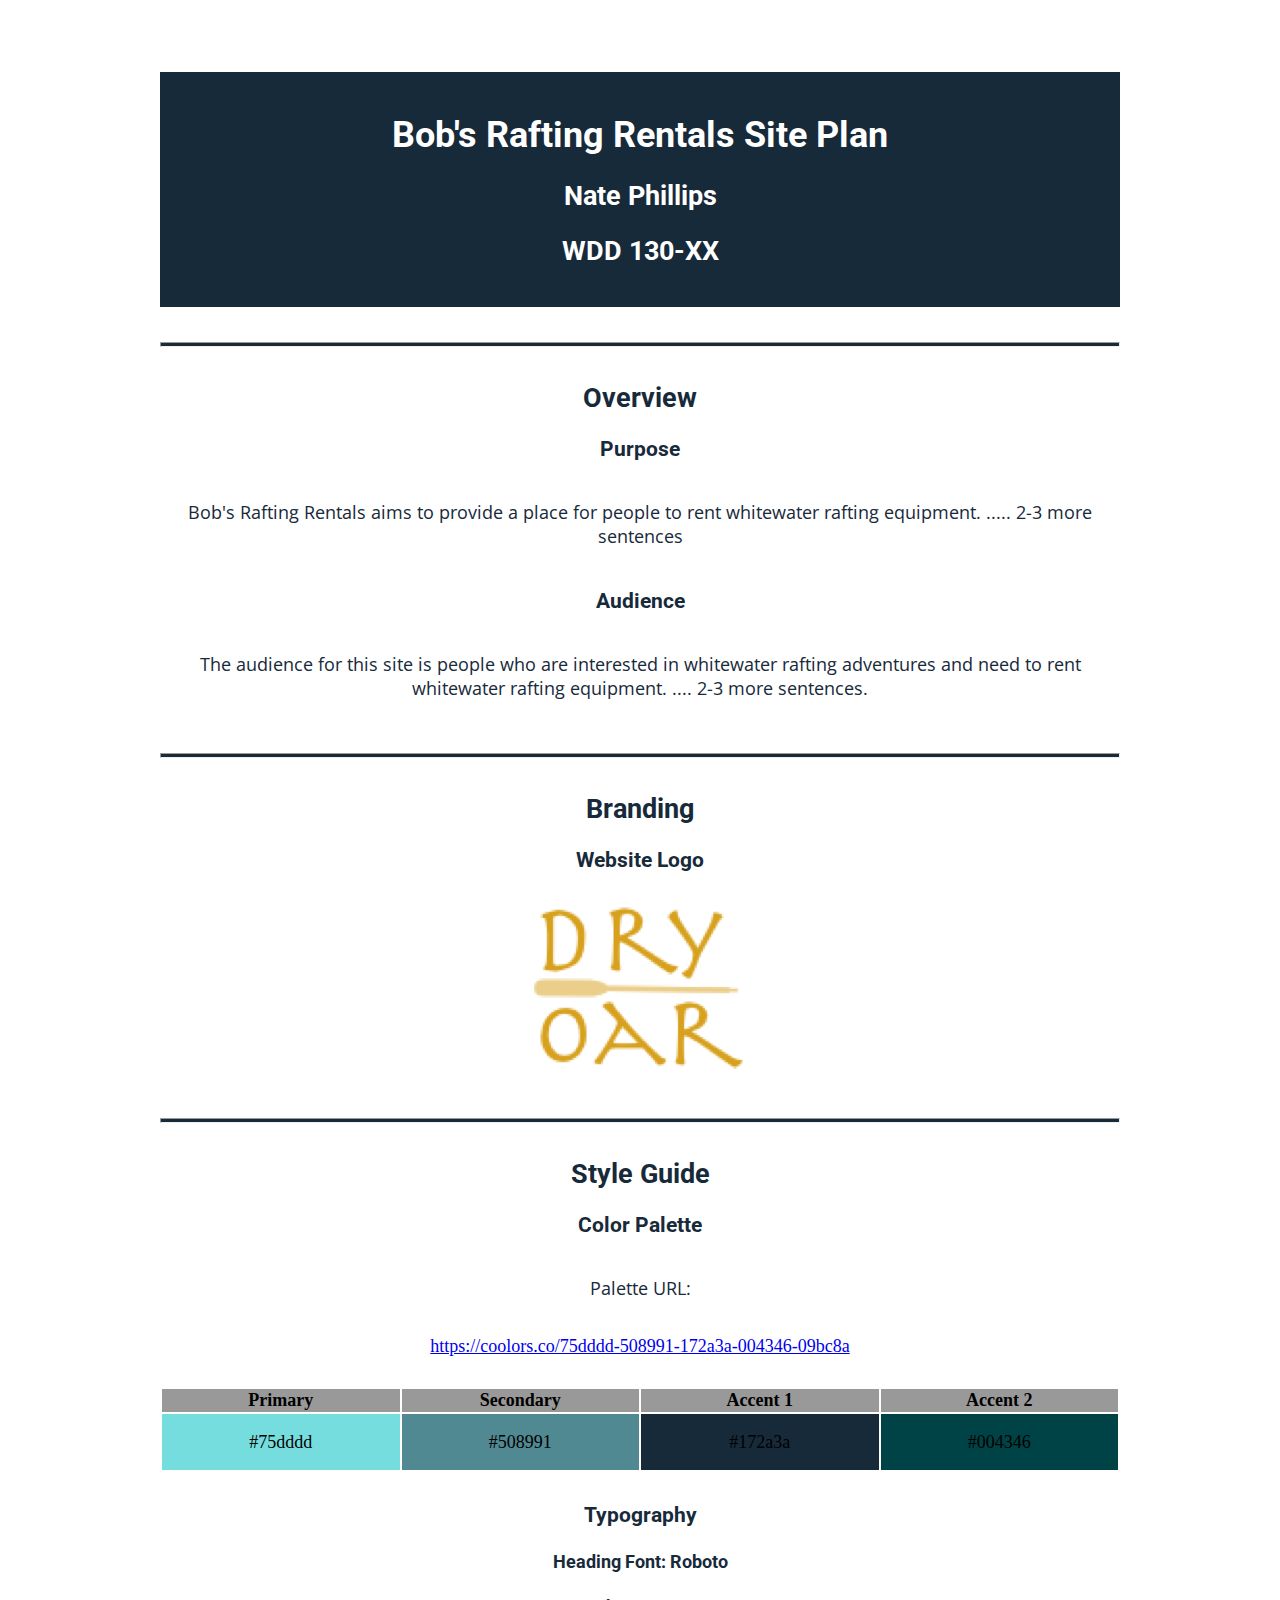
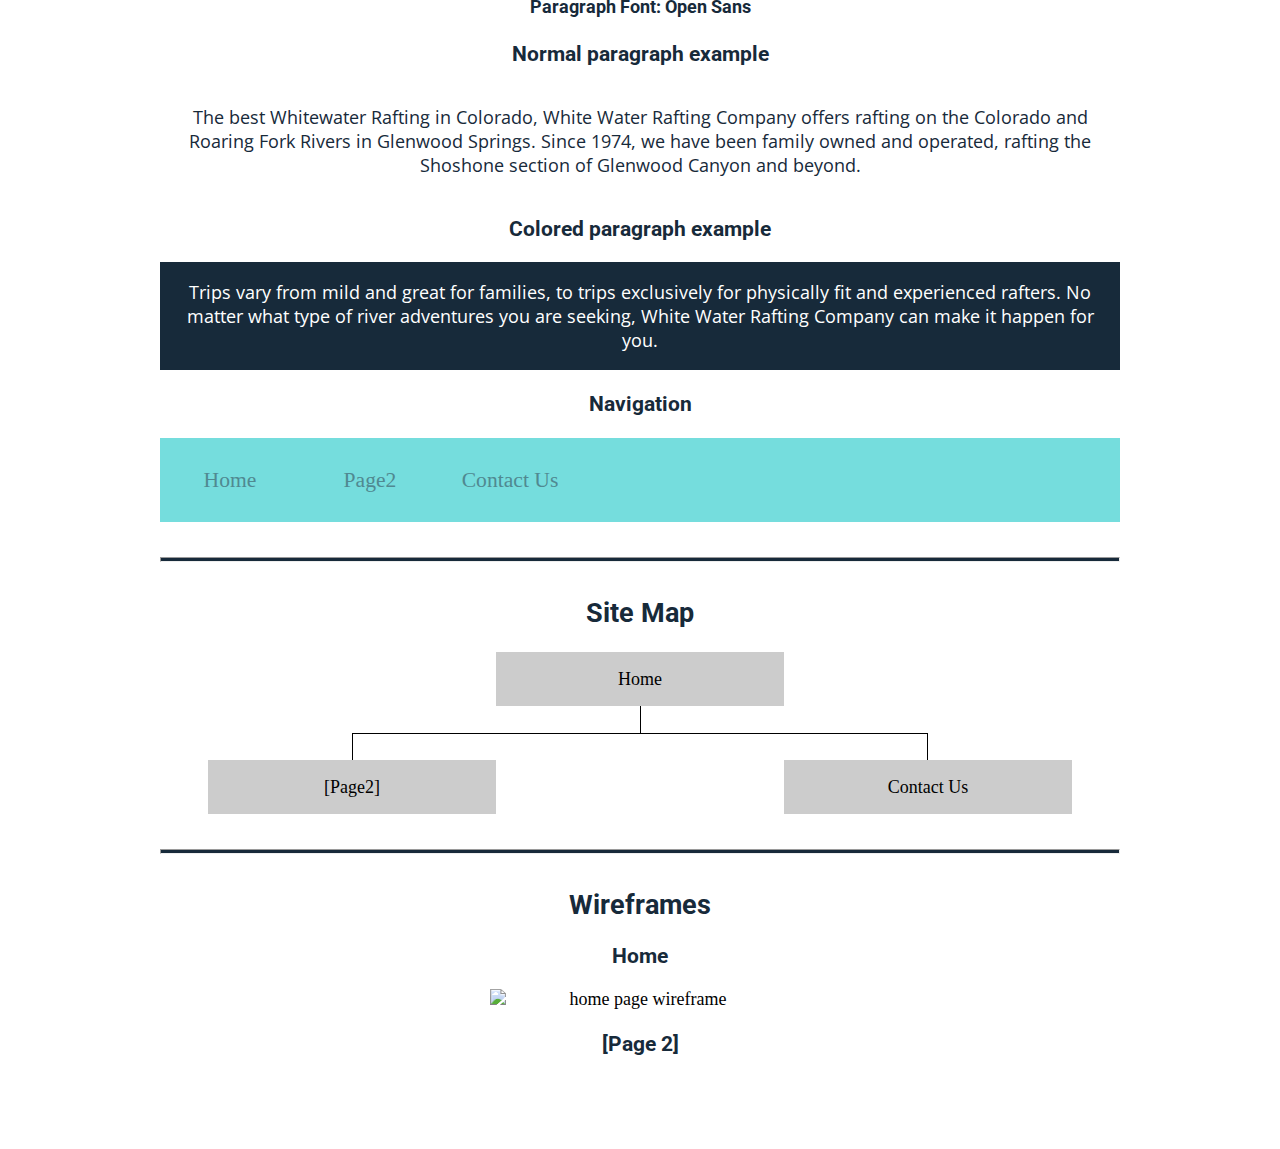
==== wwr/site-plan-rafting.html @ 9267d3c9 "first commit" ====
<!DOCTYPE html>
<html lang="en-us">

<head>
  <meta charset="utf-8" />
  <title>My Site Plan</title>
  <link type="text/css" rel="stylesheet" href="styles/site-plan-rafting.css" />
</head>

<body>
  <header>
    <h1>Bob's Rafting Rentals Site Plan</h1>
    <h2>Nate Phillips</h2>
    <h2>WDD 130-XX</h2>
    <!-- In the header above, add the name of your site, your name and class number. For example if you are in section 3 you would put WDD 130-03 -->
  </header>
  <main>
    <!-- ------------------------Steps 2-5------------------------------ -->
    <hr />
    <h2>Overview</h2>
    <h3>Purpose</h3>
    <p>Bob's Rafting Rentals aims to provide a place for people to rent whitewater rafting equipment. ..... 2-3 more sentences</p>
    <!-- change this -->

    <h3>Audience</h3>
    <p>The audience for this site is people who are interested in whitewater rafting adventures and need to rent whitewater rafting equipment. .... 2-3 more sentences.</p>
    <!-- change this -->

    <hr />
    <h2>Branding</h2>
    <h3>Website Logo</h3>
    <!-- Replace this with some sort of logo for your site.  A logo can be as simple as the name of your site in a nice font :) -->
    <img src="images/logoyello.png" alt="Logo image" />
    <hr />
    <h2>Style Guide</h2>

    <!-- ------------------------Steps 6-9------------------------------ -->

    <h3>Color Palette</h3>
    <!--  The colors you choose for a website are one of the most important decisions you will make. Follow the instructions on the activity in Canvas then return and replace the color codes below with the hex color codes (the 6 digit numbers that show at the bottom of each color) for the colors you have chosen below.  You should have at least 2 colors but do not have to fill in all 4 if you do not need them.  -->

    <!-- Copy and paste the URL to your finished palette below. Replace the href value that is there with yours. Make sure to paste it into both the href value and the content text of the <a> tag -->
    <p>Palette URL:</p>
    <a href="https://coolors.co/75dddd-508991-172a3a-004346-09bc8a"
      target="_blank">https://coolors.co/75dddd-508991-172a3a-004346-09bc8a</a>

    <table class="colors">
      <tr>
        <th>Primary</th>
        <th>Secondary</th>
        <th>Accent 1</th>
        <th>Accent 2</th>
      </tr>
      <!-- Replace the numbers in the boxes below with your hex color codes. Then switch to the site-plan.css file and change your colors there as well. -->
      <tr>
        <td class="primary">#75dddd</td>
        <td class="secondary">#508991</td>
        <td class="accent1">#172a3a</td>
        <td class="accent2">#004346</td>
      </tr>
    </table>

    <!-- ------------------------Steps 10-12------------------------------ -->

    <h3>Typography</h3>
    <!-- Choose a font for your paragraphs (body copy) and headlines. What font(s) have you chosen? Think also about which of your colors above you might use for background and font colors. -->

    <h4>
      Heading Font: Roboto
      <!-- change this -->
    </h4>
    <h4>
      Paragraph Font: Open Sans
      <!-- change this -->
    </h4>
    <h3>Normal paragraph example</h3>
    <p>
      The best Whitewater Rafting in Colorado, White Water Rafting Company
      offers rafting on the Colorado and Roaring Fork Rivers in Glenwood
      Springs. Since 1974, we have been family owned and operated, rafting the
      Shoshone section of Glenwood Canyon and beyond.
    </p>
    <h3>Colored paragraph example</h3>
    <p class="colored">
      Trips vary from mild and great for families, to trips exclusively for
      physically fit and experienced rafters. No matter what type of river
      adventures you are seeking, White Water Rafting Company can make it
      happen for you.
    </p>

    <!-- ------------------------Step 13------------------------------ -->

    <h3>Navigation</h3>
    <!-- Think about how you want your navigation bar to look. In the site-plan.css file change the colors to your colors to get the look you desire. -->
    <nav>
      <a href="#">Home</a>
      <a href="#">Page2</a>
      <a href="#">Contact Us</a>
    </nav>
    <hr />
    <h2>Site Map</h2>
    <div class="sitemap">
      <div class="sm-home">Home</div>
      <div class="sm-page2">
        [Page2]
        <!-- this page will have a name later -->
      </div>
      <div class="sm-page3">Contact Us</div>

      <div class="top">&nbsp;</div>
      <div class="left">&nbsp;</div>
      <div class="right">&nbsp;</div>
    </div>
    <hr />
    <h2>Wireframes</h2>
    <!-- Create an additional wireframe for your site. List it here below the Home page wireframe. -->

    <h3>Home</h3>

    <img src="https://byui-wdd.github.io/wdd130/rafting_images/wireframe_home.png" alt="home page wireframe" />

    <h3>[Page 2]</h3>

    <!-- <img src="#" alt="page 2 wireframe"> -->
  </main>
</body>

</html>
---- wwr/styles/site-plan-rafting.css ----
/* if you are using any Google fonts change the font names below to your fonts. 
Any spaces in your font name should be replaced with a +. 
Fonts are separated by a & */
@import url('https://fonts.googleapis.com/css2?family=Open+Sans&family=Roboto&display=swap');

:root {
  /* change the values below to your colors from your palette */
  --primary-color: #75dddd;
  --secondary-color: #508991;
  --accent1-color: #172a3a;
  --accent2-color: #004346;

  /* change the values below to your chosen font(s) */
  --heading-font: Roboto;
  --paragraph-font: "Open Sans", Helvetica, sans-serif;

  /* these colors below should be chosen from among your palette colors above */
  --headline-color-on-white: #172a3a;  /* headlines on a white background */ 
  --headline-color-on-color: white; /* headlines on a colored background */ 
  --paragraph-color-on-white: #172a3a; /* paragraph text on a white background */ 
  --paragraph-color-on-color: white; /* paragraph text on a colored background */ 
  --paragraph-background-color: #172a3a;
  --nav-link-color: #508991;
  --nav-background-color: #75dddd;
  --nav-hover-link-color: white;
  --nav-hover-background-color: #172a3a;
}


/*  Look around below...but DON'T CHANGE ANYTHING! */

body {
  max-width: 960px;
  margin: 0 auto;
  padding: 4em;
  font-size: 18px;
  text-align: center;
}
img {
  display: block;
  margin: 0 auto;
  max-width: 300px;
}
h1, h2, h3, h4, h5, h6 {
  font-family: var(--heading-font);
  color: var(--headline-color-on-white);
}
h2 {
  text-align: center;
}
hr {
  height: 3px;
  margin: 35px 0;
  background: var(--accent1-color);
}
header {
  padding: 1em;
  text-align: center;
  color: var(--headline-color-on-color);
  background-color: var(--paragraph-background-color);
}
header > h1, header > h2 {
  color: var(--headline-color-on-color);
}
p {
  font-family: var(--paragraph-font);
  color: var(--paragraph-color-on-white);
  padding: 1em;
}
.colors {
  width: 100%;
  min-width: 350px;
  margin: 30px auto;
  text-align: center;
}
.colors th {
  background-color: #999;
}
.colors td{
  width: 25%;
  height: 3em;
}
.primary {
  background-color: var(--primary-color);
}
.secondary {
  background-color: var(--secondary-color);
}
.accent1 {
  background-color: var(--accent1-color);
}
.accent2{
  background-color: var(--accent2-color);
}
p.colored {
  background-color: var(--paragraph-background-color);
  color: var(--paragraph-color-on-color);
}
nav {
  background-color: var(--nav-background-color);
  line-height: 3em;
  text-align: center;
  font-size: 1.2em;
}
nav  {
  list-style-type: none;
  display: flex;
}
nav a {
  padding:1em;
  min-width: 120px;
  text-decoration: none;
  padding: 10px;
}
nav a:link, nav a:visited {
  color: var(--nav-link-color);
}
nav a:hover {
  color: var(--nav-hover-link-color);
  background-color: var(--nav-hover-background-color);
}
.sitemap {
  display: grid;
  justify-content: center;

  grid-template-columns: repeat(6, 15%);
  grid-template-rows: 3em 1.5em 1.5em 3em;
  grid-template-areas: ". . home home . ."
    ". . . top . ."
    ". left left right right ."
    "page2 page2 . . page3 page3";
}
.sitemap > div {
  text-align: center;
}
.sm-home {
  grid-area: home;
  background-color: #ccc;
  line-height: 3em;
}
.sm-page2 {
  grid-area: page2;
  background-color: #ccc;
  line-height: 3em;
}
.sm-page3 {
  grid-area: page3;
  background-color: #ccc;
  line-height: 3em;
}
.top {
  grid-area: top;
  border-left: 1px solid;
}
.left {
  grid-area: left;
  border-top: 1px solid;
  border-left: 1px solid;
}
.right {
  grid-area: right;
  border-top: 1px solid;
  border-right: 1px solid;
}
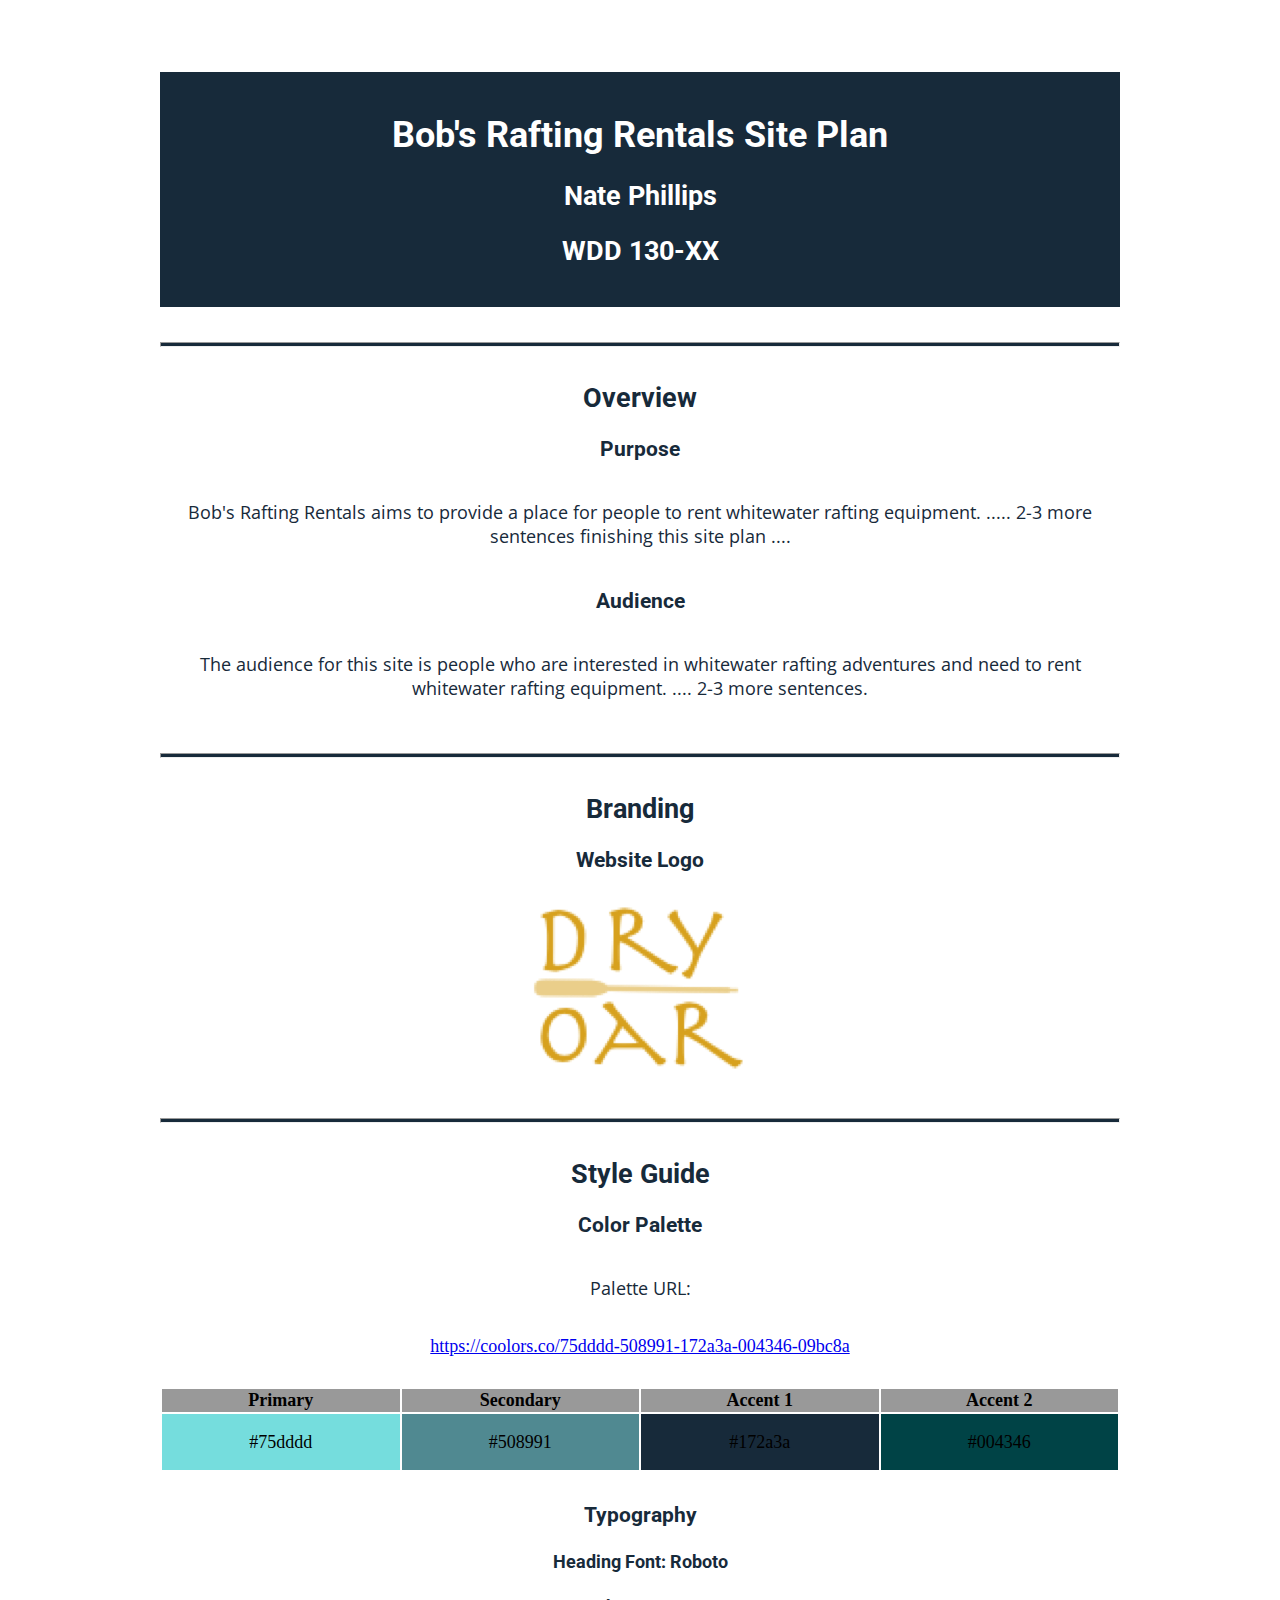
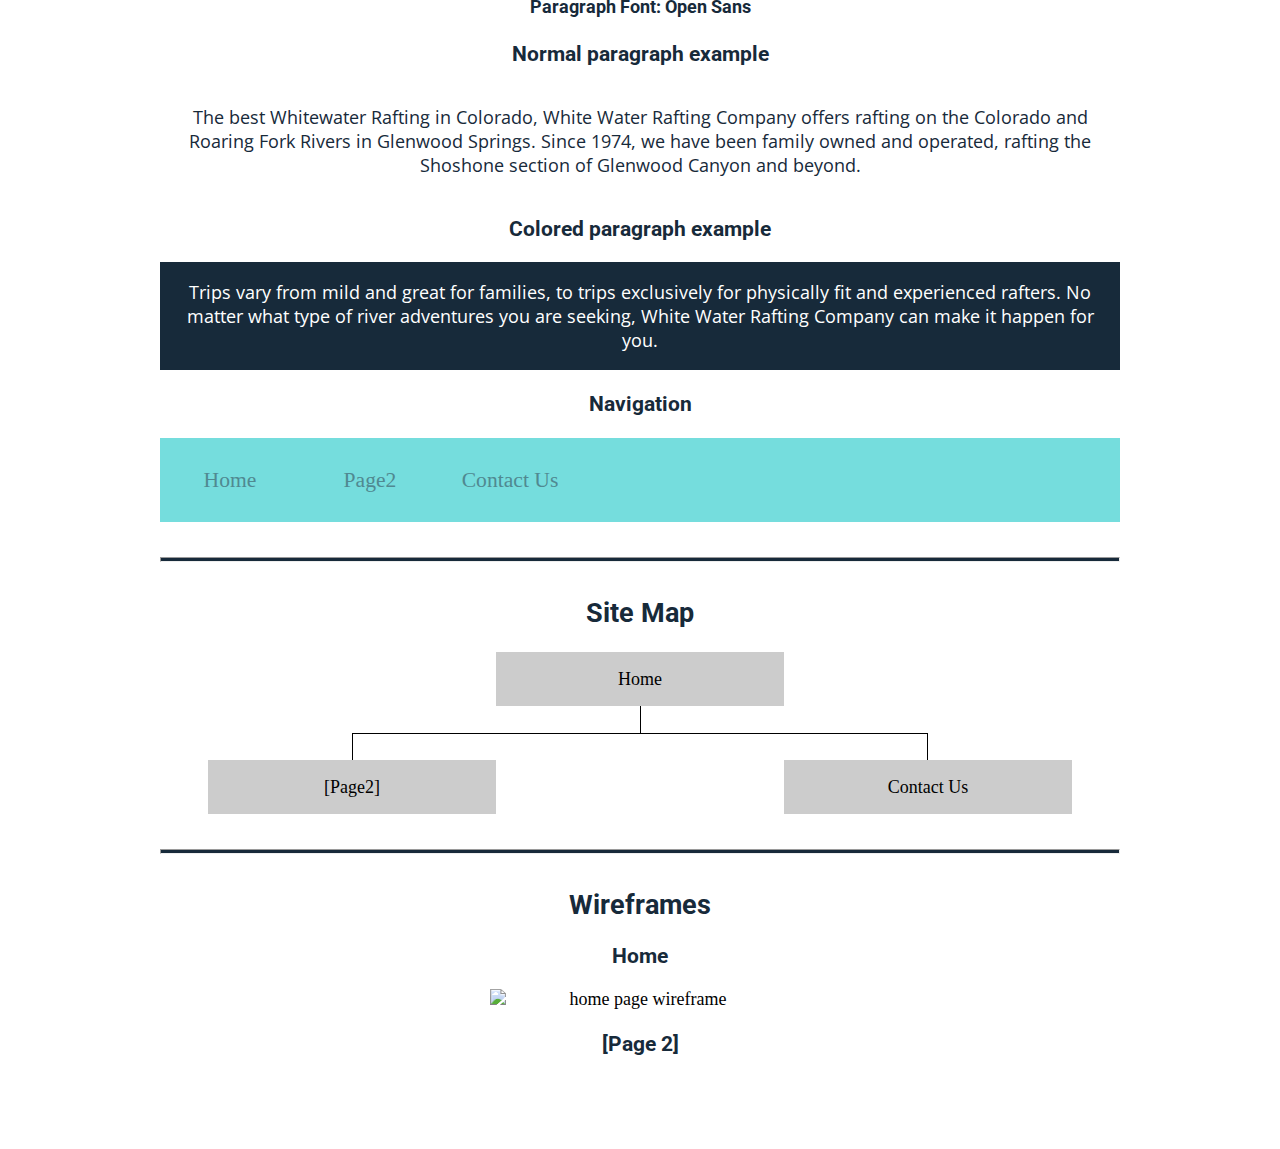
==== commit b6fd47af: "Finished site plan" ====
--- a/wwr/site-plan-rafting.html
+++ b/wwr/site-plan-rafting.html
@@ -19,7 +19,7 @@
     <hr />
     <h2>Overview</h2>
     <h3>Purpose</h3>
-    <p>Bob's Rafting Rentals aims to provide a place for people to rent whitewater rafting equipment. ..... 2-3 more sentences</p>
+    <p>Bob's Rafting Rentals aims to provide a place for people to rent whitewater rafting equipment. ..... 2-3 more sentences finishing this site plan ....</p>
     <!-- change this -->
 
     <h3>Audience</h3>
